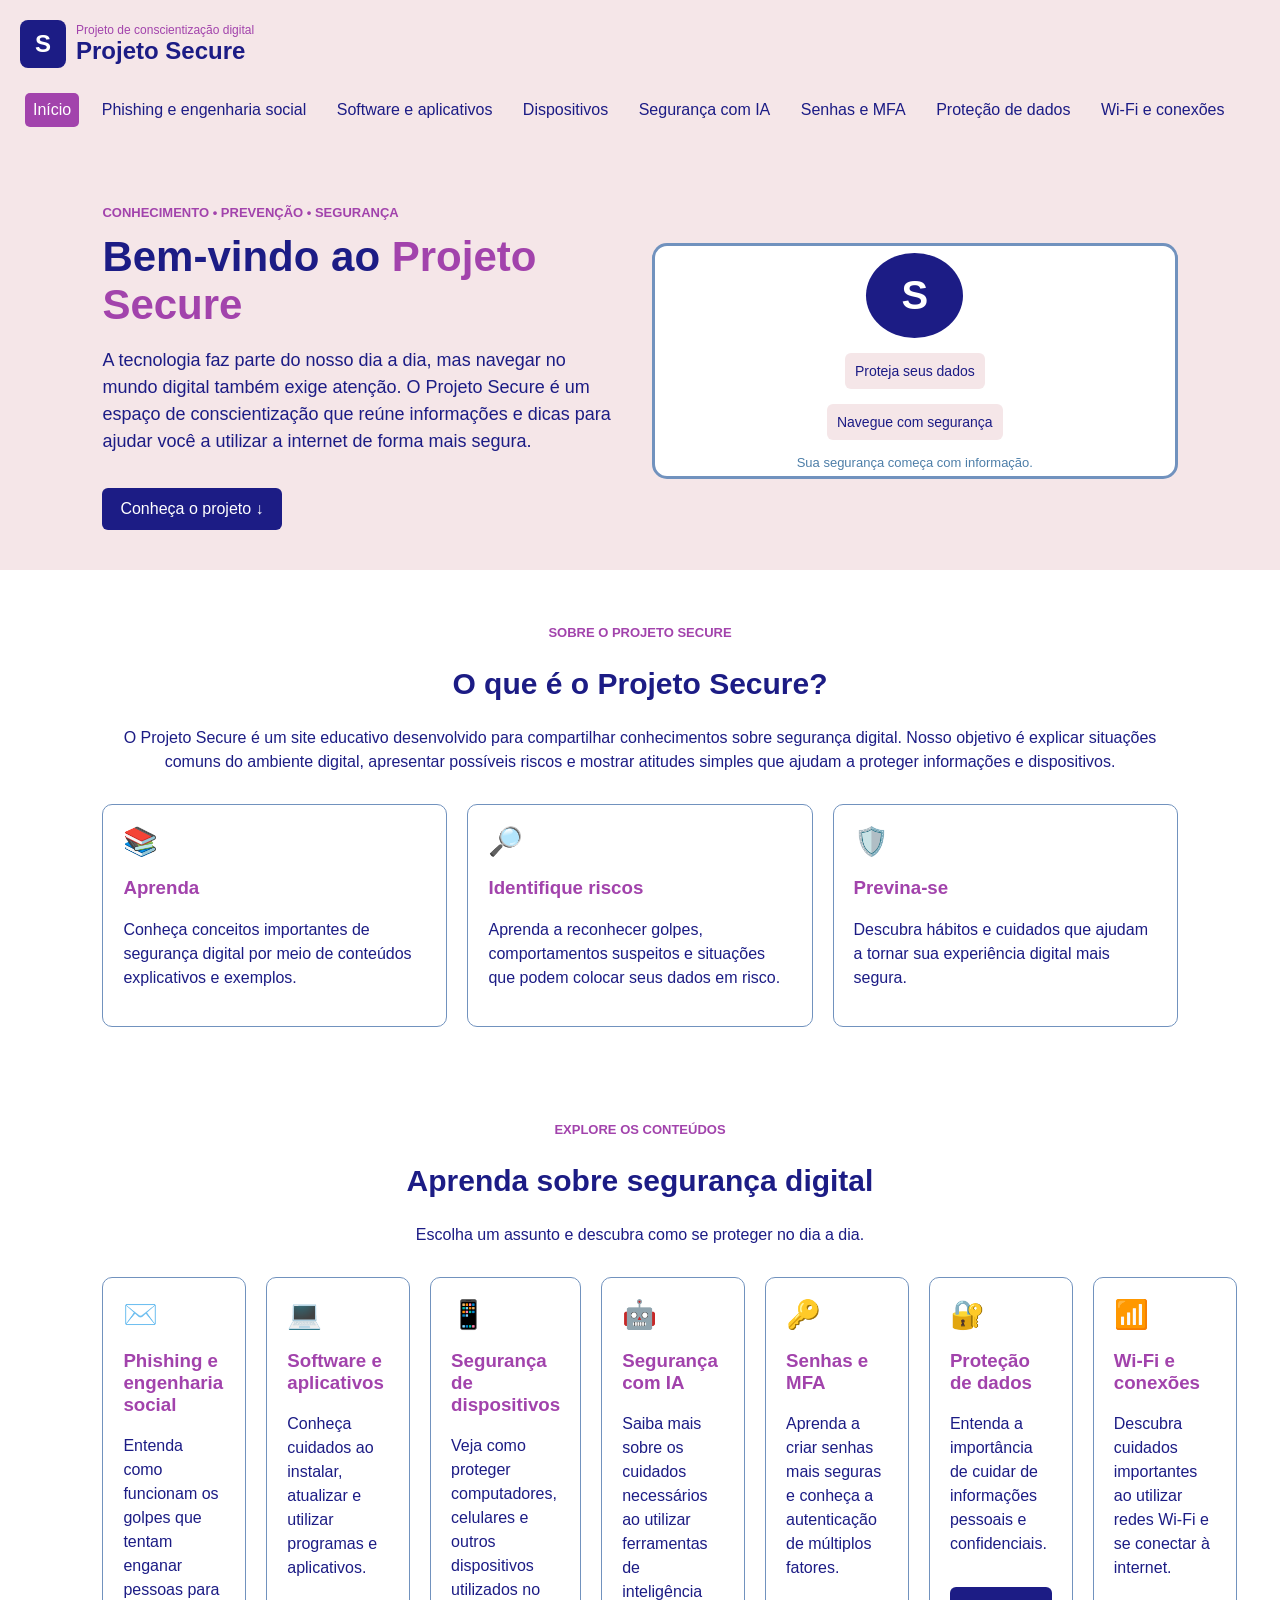
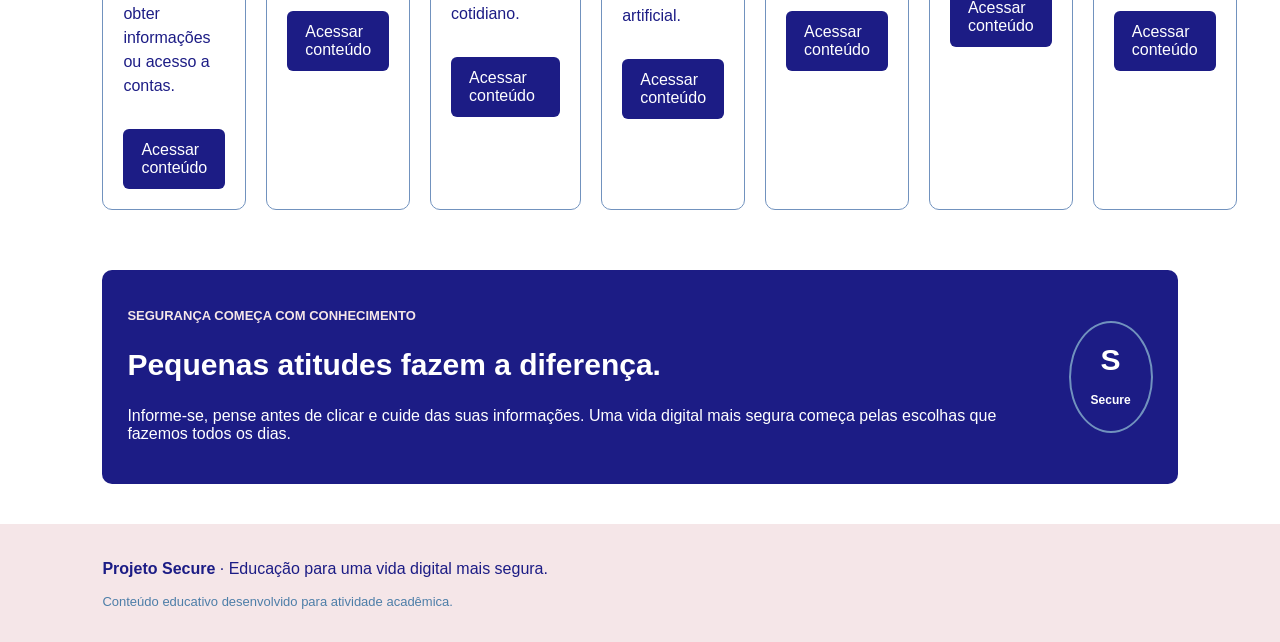
==== index.html @ 6ed8cce0 "Rename main.html to index.html" ====
<!DOCTYPE html>
<html lang="pt-BR">
<head>
    <meta charset="UTF-8">
    <meta name="viewport" content="width=device-width, initial-scale=1.0">
    <title>Projeto Secure | Início</title>
    <link rel="stylesheet" href="style.css">
</head>
<body>

    <!-- Cabeçalho e menu de navegação -->
    <header class="site-header">
        <div class="brand">
            <span class="brand-mark" aria-hidden="true">S</span>
            <div>
                <p class="eyebrow">Projeto de conscientização digital</p>
                <a class="brand-name" href="index.html">Projeto Secure</a>
            </div>
        </div>

        <nav class="main-nav" aria-label="Navegação principal">
            <a class="active" href="index.html">Início</a>
            <a href="phishing.html">Phishing e engenharia social</a>
            <a href="software.html">Software e aplicativos</a>
            <a href="dispositivos.html">Dispositivos</a>
            <a href="ia.html">Segurança com IA</a>
            <a href="senhas.html">Senhas e MFA</a>
            <a href="dados.html">Proteção de dados</a>
            <a href="wifi.html">Wi-Fi e conexões</a>
        </nav>
    </header>

    <main>
        <!-- Apresentação do projeto -->
        <section class="hero">
            <div class="hero-content">
                <p class="section-tag">Conhecimento • Prevenção • Segurança</p>
                <h1>Bem-vindo ao <span>Projeto Secure</span></h1>
                <p class="hero-text">
                    A tecnologia faz parte do nosso dia a dia, mas navegar no
                    mundo digital também exige atenção. O Projeto Secure é um
                    espaço de conscientização que reúne informações e dicas
                    para ajudar você a utilizar a internet de forma mais segura.
                </p>
                <a class="button" href="#sobre">Conheça o projeto <span aria-hidden="true">↓</span></a>
            </div>

            <div class="hero-art" aria-hidden="true">
                <div class="shield">S</div>
                <div class="message-card card-one">Proteja seus dados</div>
                <div class="message-card card-two">Navegue com segurança</div>
                <div class="art-caption">Sua segurança começa com informação.</div>
            </div>
        </section>

        <!-- Sobre o projeto -->
        <section class="content-section" id="sobre">
            <div class="section-heading">
                <p class="section-tag">Sobre o Projeto Secure</p>
                <h2>O que é o Projeto Secure?</h2>
                <p>
                    O Projeto Secure é um site educativo desenvolvido para
                    compartilhar conhecimentos sobre segurança digital.
                    Nosso objetivo é explicar situações comuns do ambiente
                    digital, apresentar possíveis riscos e mostrar atitudes
                    simples que ajudam a proteger informações e dispositivos.
                </p>
            </div>

            <div class="info-grid">
                <article class="info-card">
                    <div class="card-icon" aria-hidden="true">📚</div>
                    <h3>Aprenda</h3>
                    <p>
                        Conheça conceitos importantes de segurança digital
                        por meio de conteúdos explicativos e exemplos.
                    </p>
                </article>

                <article class="info-card">
                    <div class="card-icon" aria-hidden="true">🔎</div>
                    <h3>Identifique riscos</h3>
                    <p>
                        Aprenda a reconhecer golpes, comportamentos suspeitos
                        e situações que podem colocar seus dados em risco.
                    </p>
                </article>

                <article class="info-card">
                    <div class="card-icon" aria-hidden="true">🛡️</div>
                    <h3>Previna-se</h3>
                    <p>
                        Descubra hábitos e cuidados que ajudam a tornar sua
                        experiência digital mais segura.
                    </p>
                </article>
            </div>
        </section>

        <!-- Apresentação das páginas -->
        <section class="content-section" id="conteudos">
            <div class="section-heading">
                <p class="section-tag">Explore os conteúdos</p>
                <h2>Aprenda sobre segurança digital</h2>
                <p>
                    Escolha um assunto e descubra como se proteger no dia a dia.
                </p>
            </div>

            <div class="info-grid">
                <article class="info-card">
                    <div class="card-icon" aria-hidden="true">✉️</div>
                    <h3>Phishing e engenharia social</h3>
                    <p>
                        Entenda como funcionam os golpes que tentam enganar
                        pessoas para obter informações ou acesso a contas.
                    </p>
                    <a class="button" href="phishing.html">Acessar conteúdo</a>
                </article>

                <article class="info-card">
                    <div class="card-icon" aria-hidden="true">💻</div>
                    <h3>Software e aplicativos</h3>
                    <p>
                        Conheça cuidados ao instalar, atualizar e utilizar
                        programas e aplicativos.
                    </p>
                    <a class="button" href="software.html">Acessar conteúdo</a>
                </article>

                <article class="info-card">
                    <div class="card-icon" aria-hidden="true">📱</div>
                    <h3>Segurança de dispositivos</h3>
                    <p>
                        Veja como proteger computadores, celulares e outros
                        dispositivos utilizados no cotidiano.
                    </p>
                    <a class="button" href="dispositivos.html">Acessar conteúdo</a>
                </article>

                <article class="info-card">
                    <div class="card-icon" aria-hidden="true">🤖</div>
                    <h3>Segurança com IA</h3>
                    <p>
                        Saiba mais sobre os cuidados necessários ao utilizar
                        ferramentas de inteligência artificial.
                    </p>
                    <a class="button" href="ia.html">Acessar conteúdo</a>
                </article>

                <article class="info-card">
                    <div class="card-icon" aria-hidden="true">🔑</div>
                    <h3>Senhas e MFA</h3>
                    <p>
                        Aprenda a criar senhas mais seguras e conheça a
                        autenticação de múltiplos fatores.
                    </p>
                    <a class="button" href="senhas.html">Acessar conteúdo</a>
                </article>

                <article class="info-card">
                    <div class="card-icon" aria-hidden="true">🔐</div>
                    <h3>Proteção de dados</h3>
                    <p>
                        Entenda a importância de cuidar de informações
                        pessoais e confidenciais.
                    </p>
                    <a class="button" href="dados.html">Acessar conteúdo</a>
                </article>

                <article class="info-card">
                    <div class="card-icon" aria-hidden="true">📶</div>
                    <h3>Wi-Fi e conexões</h3>
                    <p>
                        Descubra cuidados importantes ao utilizar redes
                        Wi-Fi e se conectar à internet.
                    </p>
                    <a class="button" href="wifi.html">Acessar conteúdo</a>
                </article>
            </div>
        </section>

        <!-- Mensagem final -->
        <section class="quick-check">
            <div>
                <p class="section-tag">Segurança começa com conhecimento</p>
                <h2>Pequenas atitudes fazem a diferença.</h2>
                <p>
                    Informe-se, pense antes de clicar e cuide das suas
                    informações. Uma vida digital mais segura começa
                    pelas escolhas que fazemos todos os dias.
                </p>
            </div>
            <div class="quick-check-badge" aria-hidden="true">S<br><small>Secure</small></div>
        </section>
    </main>

    <footer class="site-footer">
        <p><strong>Projeto Secure</strong> · Educação para uma vida digital mais segura.</p>
        <p class="footer-note">Conteúdo educativo desenvolvido para atividade acadêmica.</p>
    </footer>

</body>
</html>
---- style.css ----
body {
    margin: 0;
    font-family: Arial, sans-serif;
    background-color: #FFFFFF;
    color: #1C1C85;
}

/* Cabeçalho e menu */
header {
    background-color: #F5E6E8;
    padding: 20px;
}

.brand {
    display: flex;
    align-items: center;
    gap: 10px;
}

.brand-mark {
    background-color: #1C1C85;
    color: #FFFFFF;
    padding: 10px 15px;
    border-radius: 8px;
    font-size: 24px;
    font-weight: bold;
}

.brand-name {
    color: #1C1C85;
    text-decoration: none;
    font-size: 24px;
    font-weight: bold;
}

.eyebrow {
    margin: 0;
    color: #A243AC;
    font-size: 12px;
}

nav {
    margin-top: 20px;
}

nav a {
    display: inline-block;
    margin: 5px;
    padding: 8px;
    color: #1C1C85;
    text-decoration: none;
    border-radius: 5px;
}

nav a:hover,
nav a.active {
    background-color: #A243AC;
    color: #FFFFFF;
}

/* Apresentação */
.hero {
    background-color: #F5E6E8;
    padding: 40px 8%;
    display: flex;
    align-items: center;
    gap: 30px;
}

.hero-content {
    flex: 1;
}

.hero h1 {
    font-size: 42px;
    margin: 10px 0;
}

.hero h1 span {
    color: #A243AC;
}

.hero-text {
    font-size: 18px;
    line-height: 1.5;
}

.section-tag {
    color: #A243AC;
    font-weight: bold;
    text-transform: uppercase;
    font-size: 13px;
}

.button {
    display: inline-block;
    margin-top: 15px;
    padding: 12px 18px;
    background-color: #1C1C85;
    color: #FFFFFF;
    text-decoration: none;
    border-radius: 6px;
}

.button:hover {
    background-color: #4D7EA8;
}

.hero-art {
    flex: 1;
    min-height: 230px;
    background-color: #FFFFFF;
    border: 3px solid #7192BE;
    border-radius: 15px;
    display: flex;
    flex-direction: column;
    align-items: center;
    justify-content: center;
    gap: 15px;
}

.shield {
    background-color: #1C1C85;
    color: #FFFFFF;
    padding: 20px 35px;
    border-radius: 50%;
    font-size: 40px;
    font-weight: bold;
}

.message-card {
    background-color: #F5E6E8;
    padding: 10px;
    border-radius: 6px;
    font-size: 14px;
}

.art-caption {
    color: #4D7EA8;
    font-size: 13px;
}

/* Seções e cartões */
.content-section {
    padding: 40px 8%;
}

.section-heading {
    text-align: center;
    margin-bottom: 30px;
}

.section-heading h2,
.example-copy h2,
.quick-check h2 {
    color: #1C1C85;
    font-size: 30px;
}

.section-heading p {
    line-height: 1.5;
}

.info-grid {
    display: flex;
    gap: 20px;
}

.info-card {
    flex: 1;
    padding: 20px;
    border: 1px solid #7192BE;
    border-radius: 10px;
    background-color: #FFFFFF;
}

.card-icon {
    font-size: 28px;
}

.info-card h3,
.tip h3 {
    color: #A243AC;
}

.info-card p,
.tip p {
    line-height: 1.5;
}

/* Exemplo de mensagem suspeita */
.example-section {
    background-color: #F5E6E8;
    padding: 40px 8%;
    display: flex;
    gap: 30px;
    align-items: center;
}

.example-copy,
.fake-message {
    flex: 1;
}

.check-list li {
    margin-bottom: 10px;
}

.fake-message {
    background-color: #FFFFFF;
    padding: 20px;
    border: 1px solid #7192BE;
    border-radius: 10px;
}

.message-top {
    display: flex;
    align-items: center;
    gap: 10px;
}

.avatar {
    background-color: #A243AC;
    color: #FFFFFF;
    padding: 10px 15px;
    border-radius: 50%;
    font-weight: bold;
}

.message-top small {
    display: block;
    color: #4D7EA8;
}

.fake-link {
    background-color: #F5E6E8;
    padding: 10px;
    overflow-wrap: anywhere;
}

.warning-label {
    display: inline-block;
    margin-top: 10px;
    color: #A243AC;
    font-weight: bold;
}

/* Dicas de proteção */
.tips-grid {
    display: flex;
    flex-wrap: wrap;
    gap: 15px;
}

.tip {
    display: flex;
    gap: 15px;
    width: calc(50% - 38px);
    padding: 15px;
    background-color: #F5E6E8;
    border-radius: 8px;
}

.tip span {
    color: #4D7EA8;
    font-weight: bold;
}

/* Lembrete final e rodapé */
.quick-check {
    margin: 20px 8% 40px;
    padding: 25px;
    background-color: #1C1C85;
    color: #FFFFFF;
    border-radius: 10px;
    display: flex;
    align-items: center;
    justify-content: space-between;
    gap: 20px;
}

.quick-check h2 {
    color: #FFFFFF;
}

.quick-check .section-tag {
    color: #F5E6E8;
}

.quick-check-badge {
    text-align: center;
    font-size: 30px;
    font-weight: bold;
    border: 2px solid #7192BE;
    border-radius: 50%;
    padding: 20px;
}

.quick-check-badge small {
    font-size: 12px;
}

footer {
    padding: 20px 8%;
    background-color: #F5E6E8;
}

.footer-note {
    font-size: 13px;
    color: #4D7EA8;
}

/* Ajuste para telas pequenas */
@media (max-width: 700px) {
    .hero,
    .example-section,
    .info-grid {
        flex-direction: column;
    }

    .tip {
        width: 100%;
    }

    .hero h1 {
        font-size: 32px;
    }
}
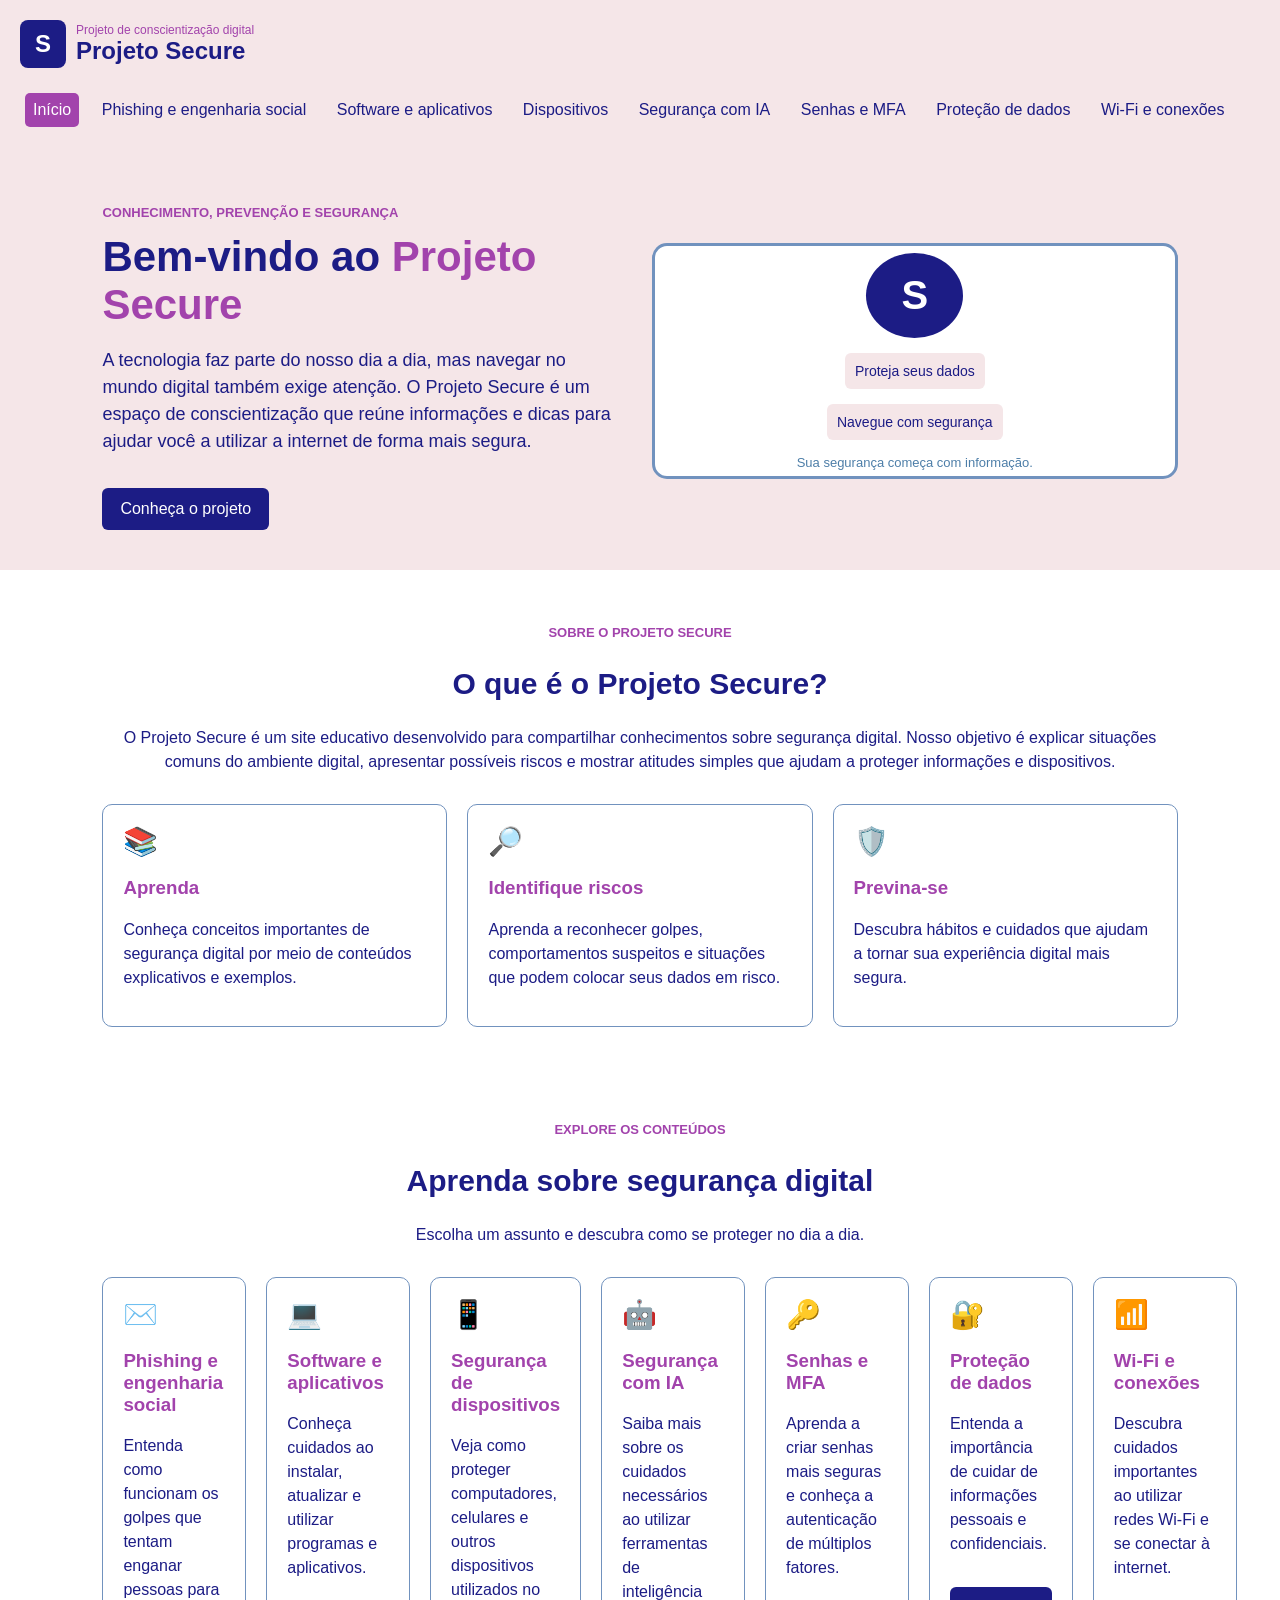
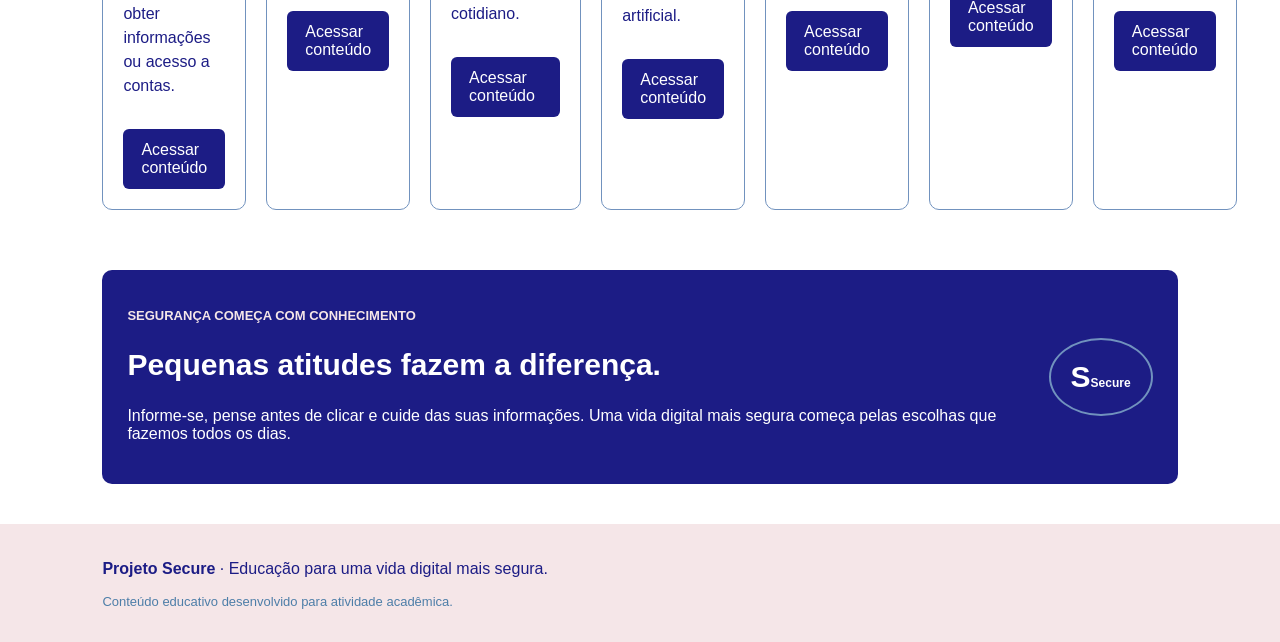
==== commit 72ec20ea: "Refactor index.html for clarity and content updates Updated text content and removed unnecessary com" ====
--- a/index.html
+++ b/index.html
@@ -4,11 +4,13 @@
     <meta charset="UTF-8">
     <meta name="viewport" content="width=device-width, initial-scale=1.0">
     <title>Projeto Secure | Início</title>
+    <link rel="preconnect" href="https://fonts.googleapis.com">
+    <link rel="preconnect" href="https://fonts.gstatic.com" crossorigin>
+    <link href="https://fonts.googleapis.com/css2?family=Bricolage+Grotesque:wght@700;800&family=Figtree:wght@400;600;700&display=swap" rel="stylesheet">
     <link rel="stylesheet" href="style.css">
 </head>
-<body>
-
-    <!-- Cabeçalho e menu de navegação -->
+<body class="page-home">
+
     <header class="site-header">
         <div class="brand">
             <span class="brand-mark" aria-hidden="true">S</span>
@@ -31,10 +33,9 @@
     </header>
 
     <main>
-        <!-- Apresentação do projeto -->
         <section class="hero">
             <div class="hero-content">
-                <p class="section-tag">Conhecimento • Prevenção • Segurança</p>
+                <p class="section-tag">Conhecimento, prevenção e segurança</p>
                 <h1>Bem-vindo ao <span>Projeto Secure</span></h1>
                 <p class="hero-text">
                     A tecnologia faz parte do nosso dia a dia, mas navegar no
@@ -42,7 +43,7 @@
                     espaço de conscientização que reúne informações e dicas
                     para ajudar você a utilizar a internet de forma mais segura.
                 </p>
-                <a class="button" href="#sobre">Conheça o projeto <span aria-hidden="true">↓</span></a>
+                <a class="button" href="#sobre">Conheça o projeto</a>
             </div>
 
             <div class="hero-art" aria-hidden="true">
@@ -53,7 +54,6 @@
             </div>
         </section>
 
-        <!-- Sobre o projeto -->
         <section class="content-section" id="sobre">
             <div class="section-heading">
                 <p class="section-tag">Sobre o Projeto Secure</p>
@@ -97,7 +97,6 @@
             </div>
         </section>
 
-        <!-- Apresentação das páginas -->
         <section class="content-section" id="conteudos">
             <div class="section-heading">
                 <p class="section-tag">Explore os conteúdos</p>
@@ -180,7 +179,6 @@
             </div>
         </section>
 
-        <!-- Mensagem final -->
         <section class="quick-check">
             <div>
                 <p class="section-tag">Segurança começa com conhecimento</p>
@@ -191,7 +189,7 @@
                     pelas escolhas que fazemos todos os dias.
                 </p>
             </div>
-            <div class="quick-check-badge" aria-hidden="true">S<br><small>Secure</small></div>
+            <div class="quick-check-badge" aria-hidden="true">S<small>Secure</small></div>
         </section>
     </main>
 
